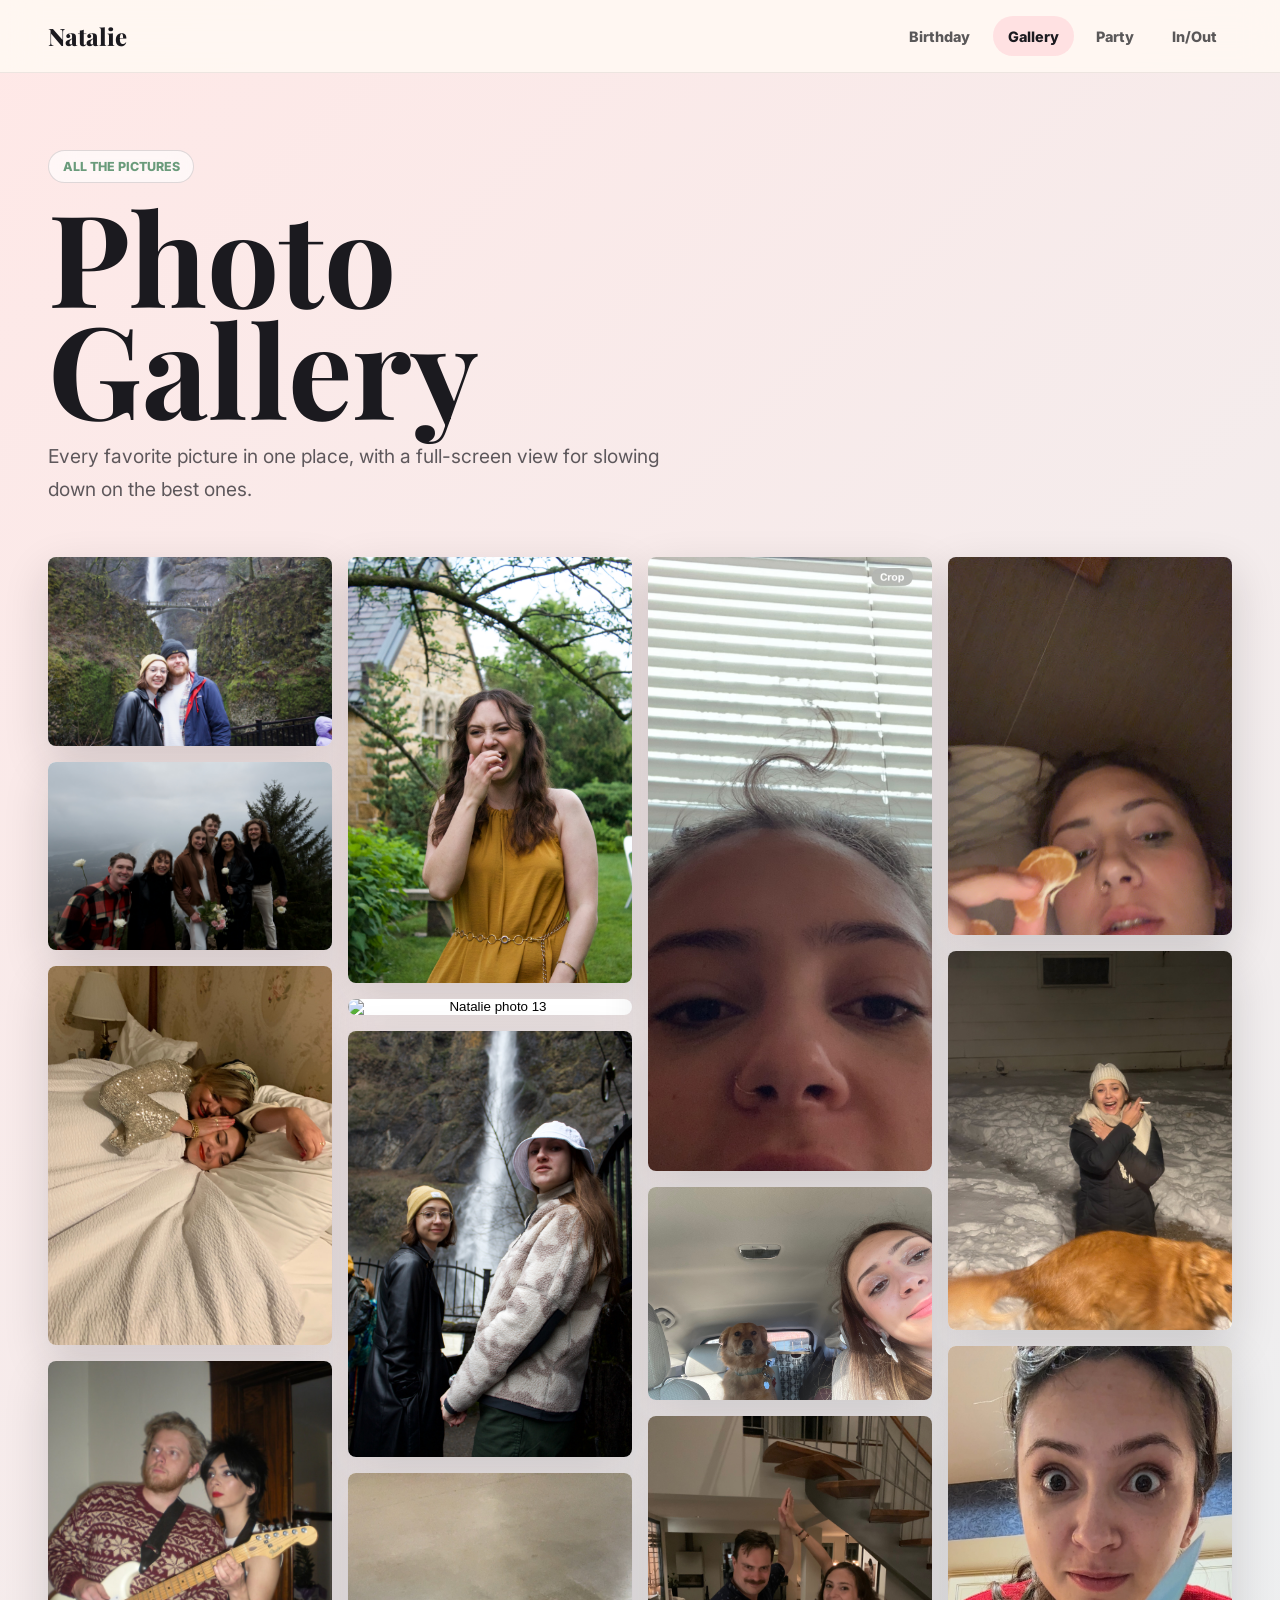
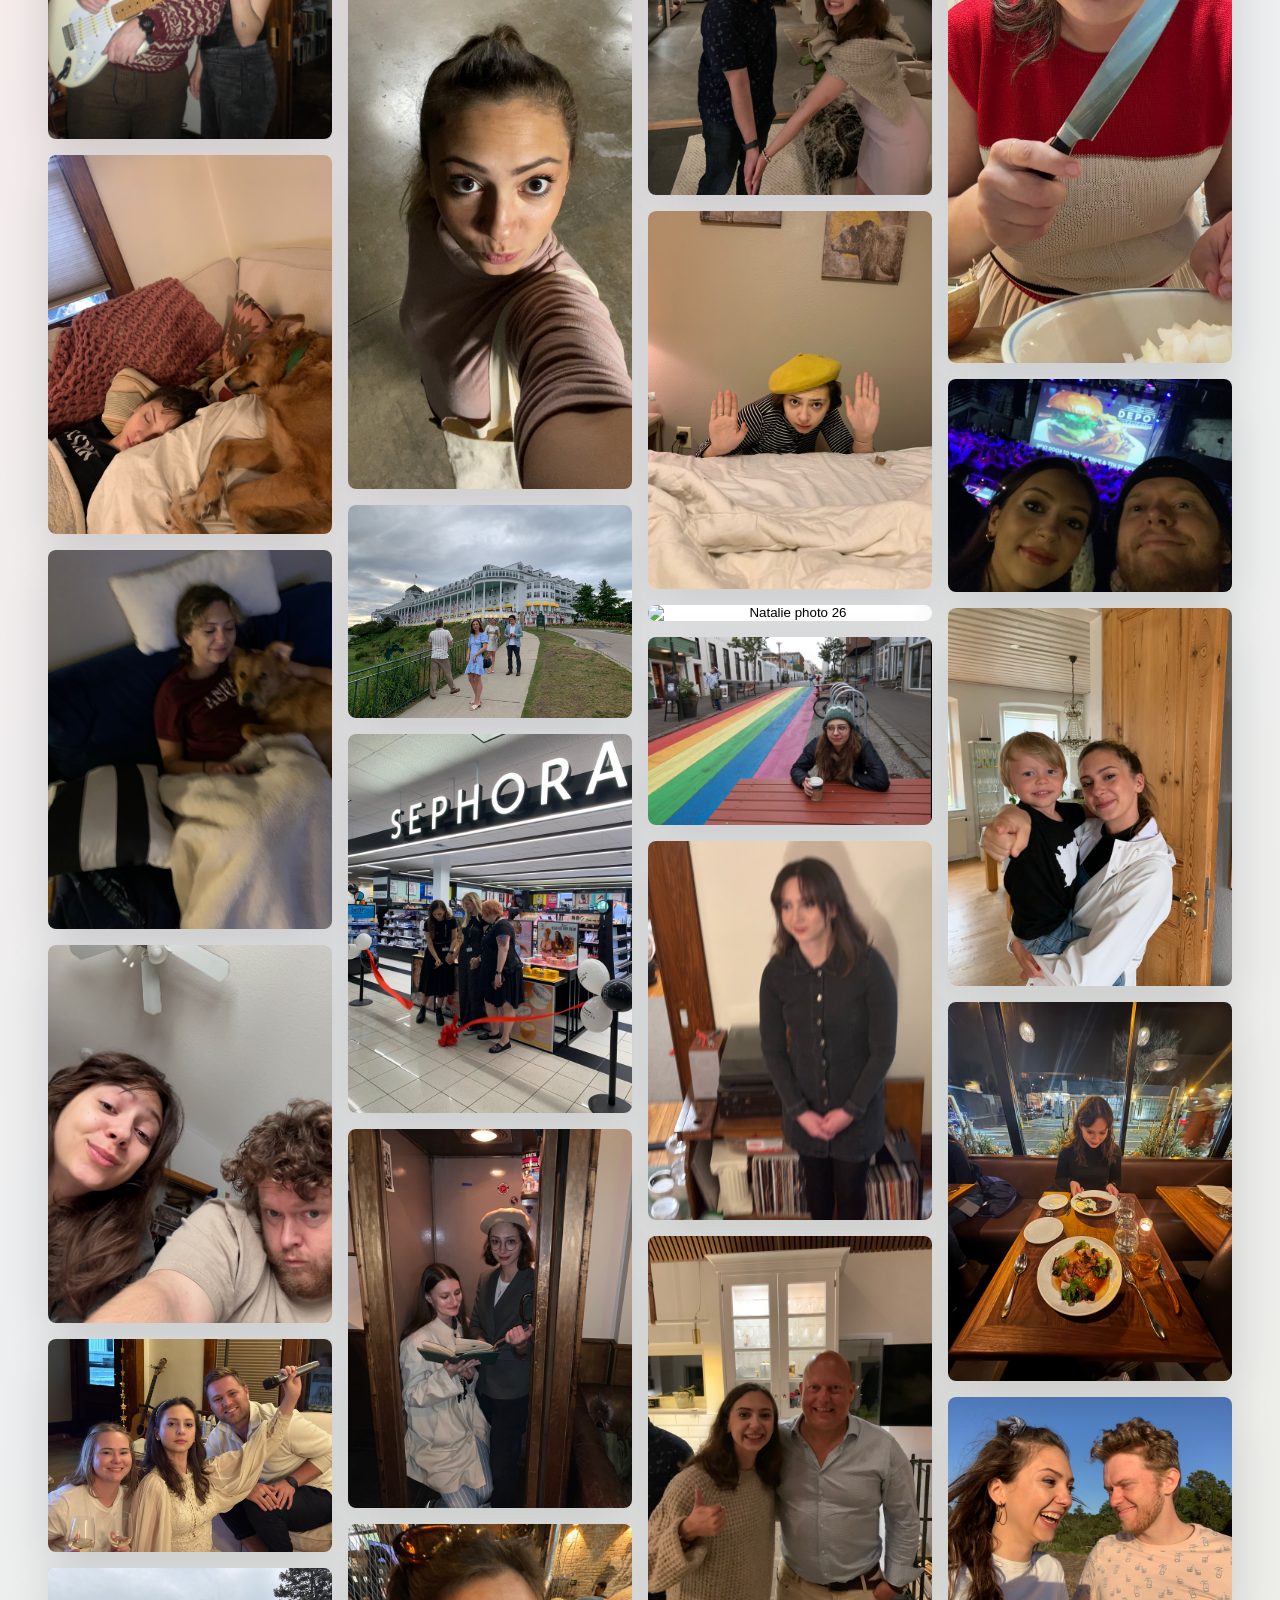
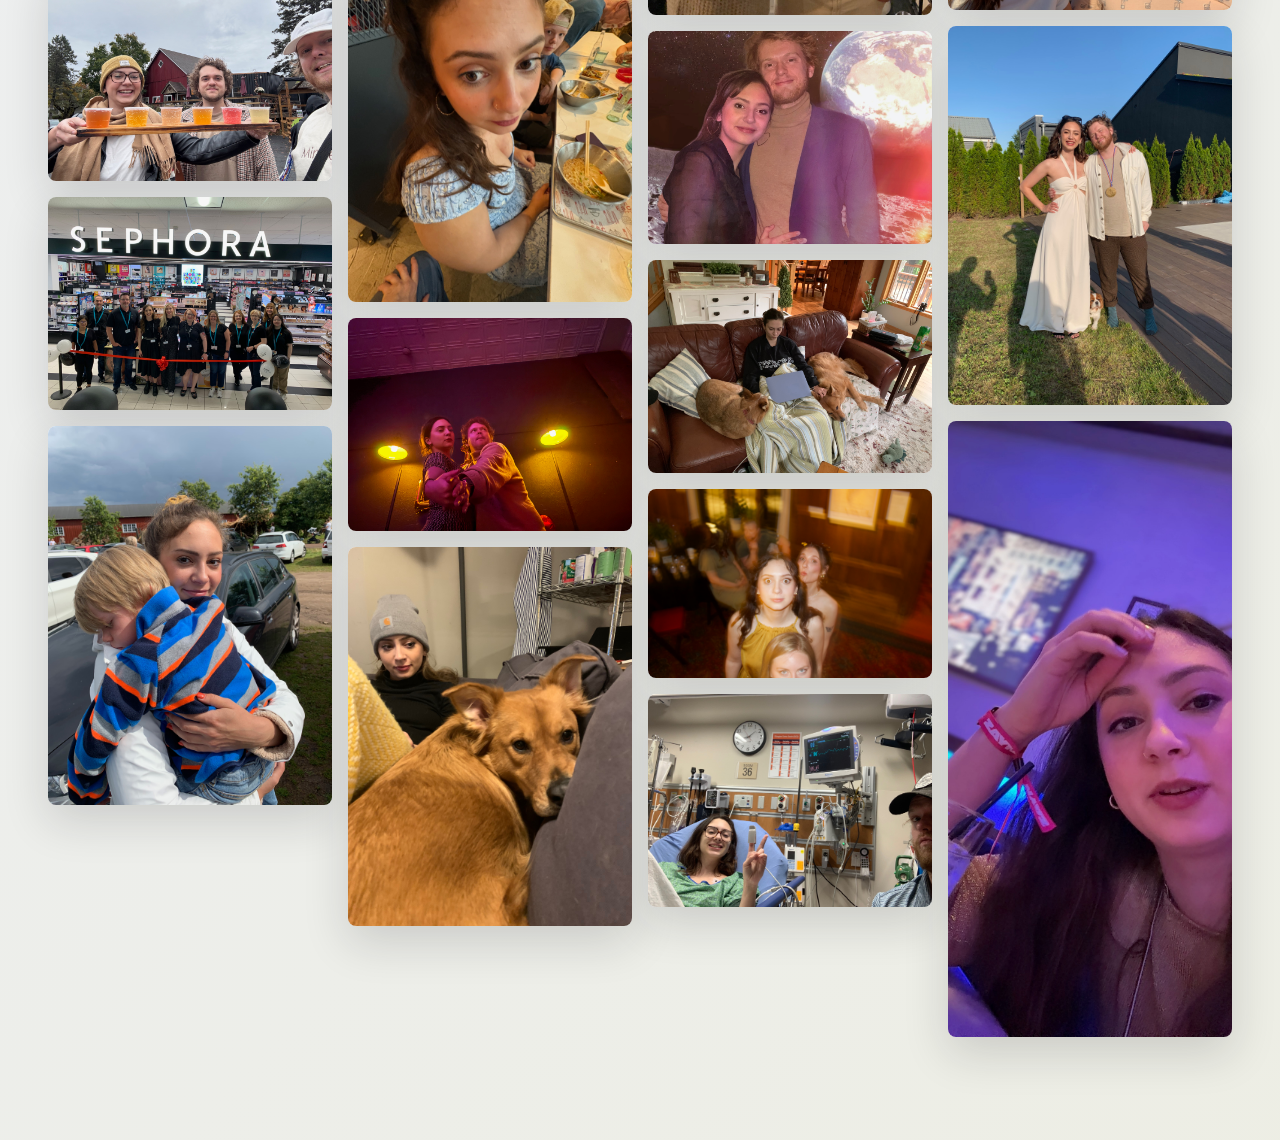
==== gallery.html @ df5c2aad "Build Natalie birthday website" ====
<!doctype html>
<html lang="en">
  <head>
    <meta charset="utf-8">
    <meta name="viewport" content="width=device-width, initial-scale=1">
    <title>Natalie's Birthday Gallery</title>
    <link rel="preconnect" href="https://fonts.googleapis.com">
    <link rel="preconnect" href="https://fonts.gstatic.com" crossorigin>
    <link href="https://fonts.googleapis.com/css2?family=Cormorant+Garamond:ital,wght@1,500;1,600;1,700&amp;family=Inter:wght@400;500;600;700;800&amp;family=Playfair+Display:wght@700;800&amp;display=swap" rel="stylesheet">
    <link rel="stylesheet" href="styles.css">
  </head>
  <body class="gallery-body">
    <header class="site-nav">
      <a class="brand-link" href="index.html">Natalie</a>
      <nav aria-label="Main navigation">
        <a href="index.html">Birthday</a>
        <a href="gallery.html" aria-current="page">Gallery</a>
        <a href="party.html">Party</a>
        <a href="ins-outs.html">In/Out</a>
      </nav>
    </header>

    <main class="gallery-page">
      <section class="gallery-intro" aria-label="Photo gallery introduction">
        <p class="eyebrow dark-eyebrow">All the pictures</p>
        <h1>Photo Gallery</h1>
        <p>
          Every favorite picture in one place, with a full-screen view for
          slowing down on the best ones.
        </p>
      </section>

      <section class="gallery-grid" id="gallery-grid" aria-label="Natalie photo gallery"></section>
    </main>

    <div class="lightbox" id="lightbox" role="dialog" aria-modal="true" aria-label="Photo viewer" hidden>
      <button class="lightbox-close" id="lightbox-close" type="button">Close</button>
      <button class="lightbox-button lightbox-prev" id="lightbox-prev" type="button" aria-label="Previous photo">&#8249;</button>
      <img id="lightbox-image" alt="Natalie photo">
      <button class="lightbox-button lightbox-next" id="lightbox-next" type="button" aria-label="Next photo">&#8250;</button>
      <p class="lightbox-count" id="lightbox-count"></p>
    </div>

    <script src="photos.js"></script>
    <script src="gallery.js"></script>
  </body>
</html>
---- styles.css ----
:root {
  --ink: #1b1a1f;
  --paper: #fff9f3;
  --rose: #ff6f8f;
  --coral: #ff9a62;
  --sage: #6a9b7b;
  --gold: #f0c35a;
  --sky: #8fb8de;
  --shadow: 0 24px 80px rgba(18, 18, 20, 0.22);
}

* {
  box-sizing: border-box;
}

html {
  min-height: 100%;
  color: var(--ink);
  background: var(--paper);
  font-family: Inter, system-ui, -apple-system, BlinkMacSystemFont, "Segoe UI", sans-serif;
}

body {
  min-height: 100%;
  margin: 0;
}

body.is-viewing-photo {
  overflow: hidden;
}

img {
  display: block;
  max-width: 100%;
}

.site-nav {
  position: sticky;
  top: 0;
  z-index: 20;
  display: flex;
  align-items: center;
  justify-content: space-between;
  gap: 1rem;
  padding: 1rem clamp(1.25rem, 4vw, 3rem);
  background: rgba(255, 249, 243, 0.88);
  backdrop-filter: blur(18px);
  border-bottom: 1px solid rgba(27, 26, 31, 0.08);
}

.home-nav {
  position: absolute;
  inset: 0 0 auto;
  background: rgba(18, 18, 20, 0.14);
  border-bottom-color: rgba(255, 255, 255, 0.18);
}

.brand-link,
.site-nav a {
  color: inherit;
  text-decoration: none;
}

.brand-link {
  font-family: "Playfair Display", Georgia, serif;
  font-size: 1.5rem;
  font-weight: 800;
}

.home-nav,
.home-nav a {
  color: #fffaf4;
}

.site-nav nav {
  display: flex;
  align-items: center;
  gap: 0.45rem;
  max-width: 100%;
  overflow-x: auto;
  scrollbar-width: none;
}

.site-nav nav::-webkit-scrollbar {
  display: none;
}

.site-nav nav a {
  min-height: 40px;
  display: grid;
  flex: 0 0 auto;
  place-items: center;
  padding: 0 0.95rem;
  border-radius: 999px;
  color: rgba(27, 26, 31, 0.72);
  font-size: 0.9rem;
  font-weight: 800;
  white-space: nowrap;
}

.home-nav nav a {
  color: rgba(255, 250, 244, 0.78);
}

.site-nav nav a[aria-current="page"] {
  background: rgba(255, 111, 143, 0.16);
  color: var(--ink);
}

.home-nav nav a[aria-current="page"] {
  background: rgba(255, 255, 255, 0.18);
  color: #fffaf4;
}

.page-shell {
  min-height: 100svh;
  overflow: hidden;
}

.hero {
  position: relative;
  min-height: clamp(620px, 86svh, 900px);
  display: grid;
  align-items: end;
  padding: clamp(1rem, 2.4vw, 2rem);
  isolation: isolate;
}

.slideshow,
.slide,
.image-vignette {
  position: absolute;
  inset: 0;
}

.slideshow {
  overflow: hidden;
  z-index: -2;
  background: #1d1c20;
}

.slide {
  overflow: hidden;
  opacity: 0;
  transform: translateX(0) scale(1.02);
}

.slide img {
  position: absolute;
  inset: 0;
  width: 100%;
  height: 100%;
}

.slide-backdrop {
  object-fit: cover;
  object-position: center;
  opacity: 0;
  filter: blur(24px) saturate(1.18);
  transform: scale(1.08);
}

.slide-photo {
  object-fit: cover;
  object-position: center 42%;
  filter: saturate(1.05) contrast(0.98);
}

.is-portrait .slide-backdrop {
  opacity: 0.82;
}

.is-portrait .slide-photo {
  object-fit: contain;
  object-position: 67% center;
  filter: saturate(1.04) contrast(0.98) drop-shadow(0 26px 60px rgba(0, 0, 0, 0.34));
}

.slide-active {
  opacity: 1;
}

.slide-enter-right {
  animation: enter-right 950ms cubic-bezier(0.22, 1, 0.36, 1) forwards;
}

.slide-exit-left {
  animation: exit-left 950ms cubic-bezier(0.22, 1, 0.36, 1) forwards;
}

.slide-enter-left {
  animation: enter-left 950ms cubic-bezier(0.22, 1, 0.36, 1) forwards;
}

.slide-exit-right {
  animation: exit-right 950ms cubic-bezier(0.22, 1, 0.36, 1) forwards;
}

.image-vignette {
  z-index: 2;
  background:
    linear-gradient(90deg, rgba(10, 10, 12, 0.66), rgba(10, 10, 12, 0.18) 52%, rgba(10, 10, 12, 0.48)),
    linear-gradient(0deg, rgba(10, 10, 12, 0.72), rgba(10, 10, 12, 0.12) 55%, rgba(10, 10, 12, 0.28));
}

.confetti-layer {
  position: absolute;
  inset: 0;
  overflow: hidden;
  pointer-events: none;
  z-index: 1;
}

.confetti-layer span {
  position: absolute;
  top: -24px;
  left: var(--x);
  width: 10px;
  height: 18px;
  border-radius: 3px;
  background: var(--rose);
  transform: rotate(var(--spin));
  animation: confetti-fall 6.5s linear infinite;
  animation-delay: var(--delay);
  opacity: 0.9;
}

.confetti-layer span:nth-child(2n) {
  width: 14px;
  height: 14px;
  background: var(--gold);
}

.confetti-layer span:nth-child(3n) {
  background: var(--sage);
}

.confetti-layer span:nth-child(4n) {
  width: 8px;
  height: 22px;
  background: var(--sky);
}

.hero-copy {
  width: min(980px, 100%);
  padding: clamp(2rem, 7vw, 5.5rem) clamp(0.5rem, 2.5vw, 2.5rem);
  color: #fffaf4;
  text-shadow: 0 3px 18px rgba(0, 0, 0, 0.36);
  z-index: 3;
}

.eyebrow {
  width: fit-content;
  margin: 0 0 1rem;
  padding: 0.5rem 0.85rem;
  border: 1px solid rgba(255, 255, 255, 0.42);
  border-radius: 999px;
  background: rgba(255, 255, 255, 0.12);
  backdrop-filter: blur(12px);
  font-size: 0.78rem;
  font-weight: 800;
  text-transform: uppercase;
}

h1,
h2,
p {
  margin-top: 0;
}

h1 {
  max-width: 900px;
  margin-bottom: 1rem;
  font-family: "Playfair Display", Georgia, serif;
  font-size: clamp(4rem, 10vw, 10rem);
  line-height: 0.88;
}

.hero-note {
  max-width: 660px;
  margin-bottom: 0;
  font-size: clamp(1.05rem, 1.7vw, 1.45rem);
  line-height: 1.6;
  font-weight: 600;
}

.birthday-band {
  display: grid;
  grid-template-columns: minmax(0, 1.2fr) minmax(260px, 0.8fr);
  gap: clamp(1.5rem, 5vw, 5rem);
  align-items: center;
  padding: clamp(3rem, 7vw, 6rem) clamp(1.25rem, 5vw, 5rem);
  background:
    linear-gradient(135deg, rgba(255, 111, 143, 0.14), rgba(240, 195, 90, 0.18) 48%, rgba(106, 155, 123, 0.16)),
    var(--paper);
}

.message-lockup {
  max-width: 760px;
}

.kicker {
  margin-bottom: 0.7rem;
  color: var(--sage);
  font-size: 0.82rem;
  font-weight: 800;
  text-transform: uppercase;
}

.message-lockup h2 {
  margin-bottom: 1rem;
  font-family: "Playfair Display", Georgia, serif;
  font-size: clamp(2.4rem, 5vw, 5rem);
  line-height: 0.96;
}

.message-lockup p:last-child {
  max-width: 620px;
  margin-bottom: 0;
  color: rgba(27, 26, 31, 0.72);
  font-size: clamp(1rem, 1.4vw, 1.2rem);
  line-height: 1.7;
}

.detail-grid {
  display: grid;
  grid-template-columns: repeat(3, minmax(0, 1fr));
  gap: 0.75rem;
}

.detail-grid span {
  min-height: 116px;
  display: grid;
  place-items: center;
  border-radius: 8px;
  box-shadow: var(--shadow);
  color: #211f22;
  font-family: "Playfair Display", Georgia, serif;
  font-size: clamp(1.35rem, 2.2vw, 2.2rem);
  font-weight: 800;
}

.detail-grid span:nth-child(1) {
  background: #ffcbd5;
}

.detail-grid span:nth-child(2) {
  background: #ffe19c;
}

.detail-grid span:nth-child(3) {
  background: #b9d9c3;
}

.field-notes {
  padding: clamp(3rem, 7vw, 6rem) clamp(1.25rem, 5vw, 5rem);
  background:
    linear-gradient(135deg, rgba(143, 184, 222, 0.16), rgba(255, 249, 243, 0.9) 50%, rgba(255, 111, 143, 0.13)),
    var(--paper);
}

.field-notes-header {
  max-width: 780px;
  margin-bottom: clamp(1.5rem, 4vw, 3rem);
}

.field-notes-header h2 {
  margin-bottom: 0;
  font-family: "Playfair Display", Georgia, serif;
  font-size: clamp(2.4rem, 5vw, 5rem);
  line-height: 0.96;
}

.field-note-grid {
  display: grid;
  grid-template-columns: repeat(2, minmax(0, 1fr));
  gap: 1rem;
}

.note-card {
  min-height: 360px;
  padding: clamp(1.35rem, 3vw, 2.5rem);
  border-radius: 8px;
  box-shadow: 0 16px 45px rgba(27, 26, 31, 0.12);
}

.learning-card {
  background: #fff8dc;
}

.dont-talk-card {
  background: #261f24;
  color: #fff9f3;
}

.note-card h3 {
  margin: 0 0 1.25rem;
  font-family: "Playfair Display", Georgia, serif;
  font-size: clamp(2rem, 3.5vw, 3.8rem);
  line-height: 0.95;
}

.note-card ul {
  display: grid;
  gap: 0.8rem;
  margin: 0;
  padding: 0;
  list-style: none;
}

.note-card li {
  position: relative;
  padding-left: 1.1rem;
  font-size: clamp(1rem, 1.35vw, 1.2rem);
  line-height: 1.55;
}

.note-card li::before {
  position: absolute;
  left: 0;
  content: "*";
  color: var(--rose);
  font-weight: 800;
}

.dont-talk-card li::before {
  color: var(--gold);
}

.gallery-body,
.trends-body {
  background:
    linear-gradient(135deg, rgba(255, 111, 143, 0.12), rgba(143, 184, 222, 0.16) 52%, rgba(106, 155, 123, 0.12)),
    var(--paper);
}

.gallery-page,
.party-page,
.trends-page {
  width: min(1440px, 100%);
  margin: 0 auto;
  padding: clamp(2.5rem, 6vw, 5rem) clamp(1rem, 4vw, 3rem) clamp(4rem, 8vw, 7rem);
}

.gallery-intro,
.party-intro,
.trends-intro {
  max-width: 780px;
  margin-bottom: clamp(2rem, 4vw, 3.5rem);
}

.dark-eyebrow {
  border-color: rgba(27, 26, 31, 0.14);
  background: rgba(255, 255, 255, 0.64);
  color: var(--sage);
  text-shadow: none;
}

.gallery-intro h1,
.party-intro h1,
.trends-intro h1 {
  margin-bottom: 1rem;
  color: var(--ink);
  text-shadow: none;
}

.gallery-intro p:last-child,
.party-intro p:last-child,
.trends-intro p:last-child {
  max-width: 620px;
  margin-bottom: 0;
  color: rgba(27, 26, 31, 0.7);
  font-size: clamp(1rem, 1.5vw, 1.25rem);
  line-height: 1.7;
}

.party-body {
  background:
    linear-gradient(135deg, rgba(106, 155, 123, 0.16), rgba(255, 249, 243, 0.78) 46%, rgba(255, 154, 98, 0.16)),
    var(--paper);
}

.party-details {
  display: grid;
  grid-template-columns: repeat(3, minmax(0, 1fr));
  gap: 1rem;
  margin-bottom: clamp(1.5rem, 4vw, 3rem);
}

.party-detail {
  min-height: 230px;
  display: flex;
  flex-direction: column;
  justify-content: space-between;
  padding: clamp(1.25rem, 2.5vw, 2rem);
  border: 1px solid rgba(27, 26, 31, 0.08);
  border-radius: 8px;
  background: rgba(255, 255, 255, 0.68);
  box-shadow: 0 16px 45px rgba(27, 26, 31, 0.12);
}

.detail-label {
  margin-bottom: 1rem;
  color: var(--sage);
  font-size: 0.78rem;
  font-weight: 800;
  text-transform: uppercase;
}

.party-detail h2 {
  margin-bottom: 0.85rem;
  font-family: "Playfair Display", Georgia, serif;
  font-size: clamp(2rem, 3.5vw, 3.6rem);
  line-height: 0.98;
}

.party-detail p:last-child {
  margin-bottom: 0;
  color: rgba(27, 26, 31, 0.72);
  font-size: 1rem;
  line-height: 1.6;
}

.menu-panel {
  padding: clamp(1.5rem, 4vw, 3rem);
  border-radius: 8px;
  background: #251f24;
  color: #fff9f3;
  box-shadow: var(--shadow);
}

.menu-panel .detail-label {
  color: var(--gold);
}

.menu-panel h2,
.menu-panel ul {
  font-family: "Cormorant Garamond", Georgia, serif;
  font-style: italic;
}

.menu-panel h2 {
  margin-bottom: 1.25rem;
  font-size: clamp(2.6rem, 6vw, 6rem);
  line-height: 0.9;
  font-weight: 700;
}

.menu-panel ul {
  display: grid;
  grid-template-columns: repeat(2, minmax(0, 1fr));
  gap: 0.8rem 2rem;
  margin: 0;
  padding: 0;
  list-style: none;
  font-size: clamp(1.6rem, 3vw, 3rem);
  font-weight: 600;
  line-height: 1.05;
}

.in-out-wrap {
  overflow-x: auto;
  border-radius: 8px;
  box-shadow: var(--shadow);
}

.in-out-table {
  width: 100%;
  min-width: 720px;
  border-collapse: collapse;
  background: rgba(255, 255, 255, 0.84);
}

.in-out-table th,
.in-out-table td {
  width: 50%;
  padding: clamp(1rem, 2vw, 1.5rem);
  border: 1px solid rgba(27, 26, 31, 0.1);
  text-align: left;
  vertical-align: top;
}

.in-out-table th {
  background: #251f24;
  color: #fff9f3;
  font-family: "Playfair Display", Georgia, serif;
  font-size: clamp(2rem, 4vw, 4rem);
  line-height: 0.9;
}

.in-out-table th:first-child {
  color: #ffe19c;
}

.in-out-table th:last-child {
  color: #ffcbd5;
}

.in-out-table td {
  color: rgba(27, 26, 31, 0.78);
  font-size: clamp(1rem, 1.4vw, 1.25rem);
  font-weight: 700;
  line-height: 1.45;
}

.in-out-table tbody tr:nth-child(even) td {
  background: rgba(255, 249, 243, 0.78);
}

.gallery-grid {
  column-count: 4;
  column-gap: 1rem;
}

.gallery-item {
  width: 100%;
  display: block;
  margin: 0 0 1rem;
  padding: 0;
  overflow: hidden;
  break-inside: avoid;
  border: 0;
  border-radius: 8px;
  background: #fff;
  box-shadow: 0 16px 45px rgba(27, 26, 31, 0.16);
  cursor: pointer;
}

.gallery-item img {
  width: 100%;
  height: auto;
  transition: transform 260ms ease, filter 260ms ease;
}

.gallery-item:hover img,
.gallery-item:focus-visible img {
  transform: scale(1.035);
  filter: saturate(1.08);
}

.gallery-item:focus-visible,
.lightbox button:focus-visible {
  outline: 3px solid var(--gold);
  outline-offset: 4px;
}

.lightbox {
  position: fixed;
  inset: 0;
  z-index: 50;
  display: grid;
  grid-template-columns: 76px minmax(0, 1fr) 76px;
  grid-template-rows: 72px minmax(0, 1fr) 64px;
  align-items: center;
  justify-items: center;
  gap: 0.75rem;
  padding: clamp(0.75rem, 2vw, 1.5rem);
  background: rgba(14, 13, 16, 0.92);
}

.lightbox[hidden] {
  display: none;
}

.lightbox img {
  grid-column: 2;
  grid-row: 2;
  width: 100%;
  height: 100%;
  object-fit: contain;
  border-radius: 8px;
}

.lightbox-close {
  grid-column: 2;
  grid-row: 1;
  justify-self: end;
  min-height: 42px;
  padding: 0 1rem;
  border: 1px solid rgba(255, 255, 255, 0.26);
  border-radius: 999px;
  background: rgba(255, 255, 255, 0.12);
  color: #fffaf4;
  font: inherit;
  font-weight: 800;
  cursor: pointer;
}

.lightbox-button {
  width: 54px;
  height: 54px;
  border: 1px solid rgba(255, 255, 255, 0.22);
  border-radius: 50%;
  background: rgba(255, 255, 255, 0.12);
  color: #fffaf4;
  font: inherit;
  font-size: 2.3rem;
  line-height: 1;
  cursor: pointer;
}

.lightbox-prev {
  grid-column: 1;
  grid-row: 2;
}

.lightbox-next {
  grid-column: 3;
  grid-row: 2;
}

.lightbox-count {
  grid-column: 2;
  grid-row: 3;
  margin: 0;
  color: rgba(255, 250, 244, 0.82);
  font-weight: 800;
}

@keyframes enter-right {
  from {
    opacity: 1;
    transform: translateX(100%) scale(1.02);
  }
  to {
    opacity: 1;
    transform: translateX(0) scale(1.02);
  }
}

@keyframes exit-left {
  from {
    opacity: 1;
    transform: translateX(0) scale(1.02);
  }
  to {
    opacity: 1;
    transform: translateX(-100%) scale(1.02);
  }
}

@keyframes enter-left {
  from {
    opacity: 1;
    transform: translateX(-100%) scale(1.02);
  }
  to {
    opacity: 1;
    transform: translateX(0) scale(1.02);
  }
}

@keyframes exit-right {
  from {
    opacity: 1;
    transform: translateX(0) scale(1.02);
  }
  to {
    opacity: 1;
    transform: translateX(100%) scale(1.02);
  }
}

@keyframes confetti-fall {
  0% {
    transform: translate3d(0, -30px, 0) rotate(var(--spin));
  }
  100% {
    transform: translate3d(38px, calc(100svh + 50px), 0) rotate(calc(var(--spin) + 360deg));
  }
}

@media (max-width: 760px) {
  .site-nav {
    padding: 0.8rem 1rem;
  }

  .brand-link {
    font-size: 1.25rem;
  }

  .site-nav nav a {
    min-height: 36px;
    padding: 0 0.72rem;
    font-size: 0.82rem;
  }

  .hero {
    min-height: 82svh;
  }

  .image-vignette {
    background:
      linear-gradient(0deg, rgba(10, 10, 12, 0.78), rgba(10, 10, 12, 0.16) 62%, rgba(10, 10, 12, 0.24)),
      linear-gradient(90deg, rgba(10, 10, 12, 0.36), rgba(10, 10, 12, 0.08));
  }

  .is-portrait .slide-photo {
    object-position: center;
  }

  h1 {
    font-size: clamp(3.4rem, 17vw, 5.8rem);
  }

  .birthday-band {
    grid-template-columns: 1fr;
  }

  .detail-grid {
    grid-template-columns: 1fr;
  }

  .detail-grid span {
    min-height: 82px;
  }

  .field-note-grid {
    grid-template-columns: 1fr;
  }

  .note-card {
    min-height: auto;
  }

  .party-details,
  .menu-panel ul {
    grid-template-columns: 1fr;
  }

  .party-detail {
    min-height: 180px;
  }

  .gallery-grid {
    column-count: 2;
    column-gap: 0.75rem;
  }

  .gallery-item {
    margin-bottom: 0.75rem;
  }

  .lightbox {
    grid-template-columns: 1fr 1fr;
    grid-template-rows: 56px minmax(0, 1fr) 56px 44px;
  }

  .lightbox img {
    grid-column: 1 / -1;
    grid-row: 2;
  }

  .lightbox-close {
    grid-column: 1 / -1;
    grid-row: 1;
  }

  .lightbox-prev {
    grid-column: 1;
    grid-row: 3;
    justify-self: end;
  }

  .lightbox-next {
    grid-column: 2;
    grid-row: 3;
    justify-self: start;
  }

  .lightbox-count {
    grid-column: 1 / -1;
    grid-row: 4;
  }
}

@media (max-width: 520px) {
  .gallery-grid {
    column-count: 1;
  }
}

@media (prefers-reduced-motion: reduce) {
  *,
  *::before,
  *::after {
    animation-duration: 1ms !important;
    animation-iteration-count: 1 !important;
    scroll-behavior: auto !important;
  }

  .confetti-layer {
    display: none;
  }
}
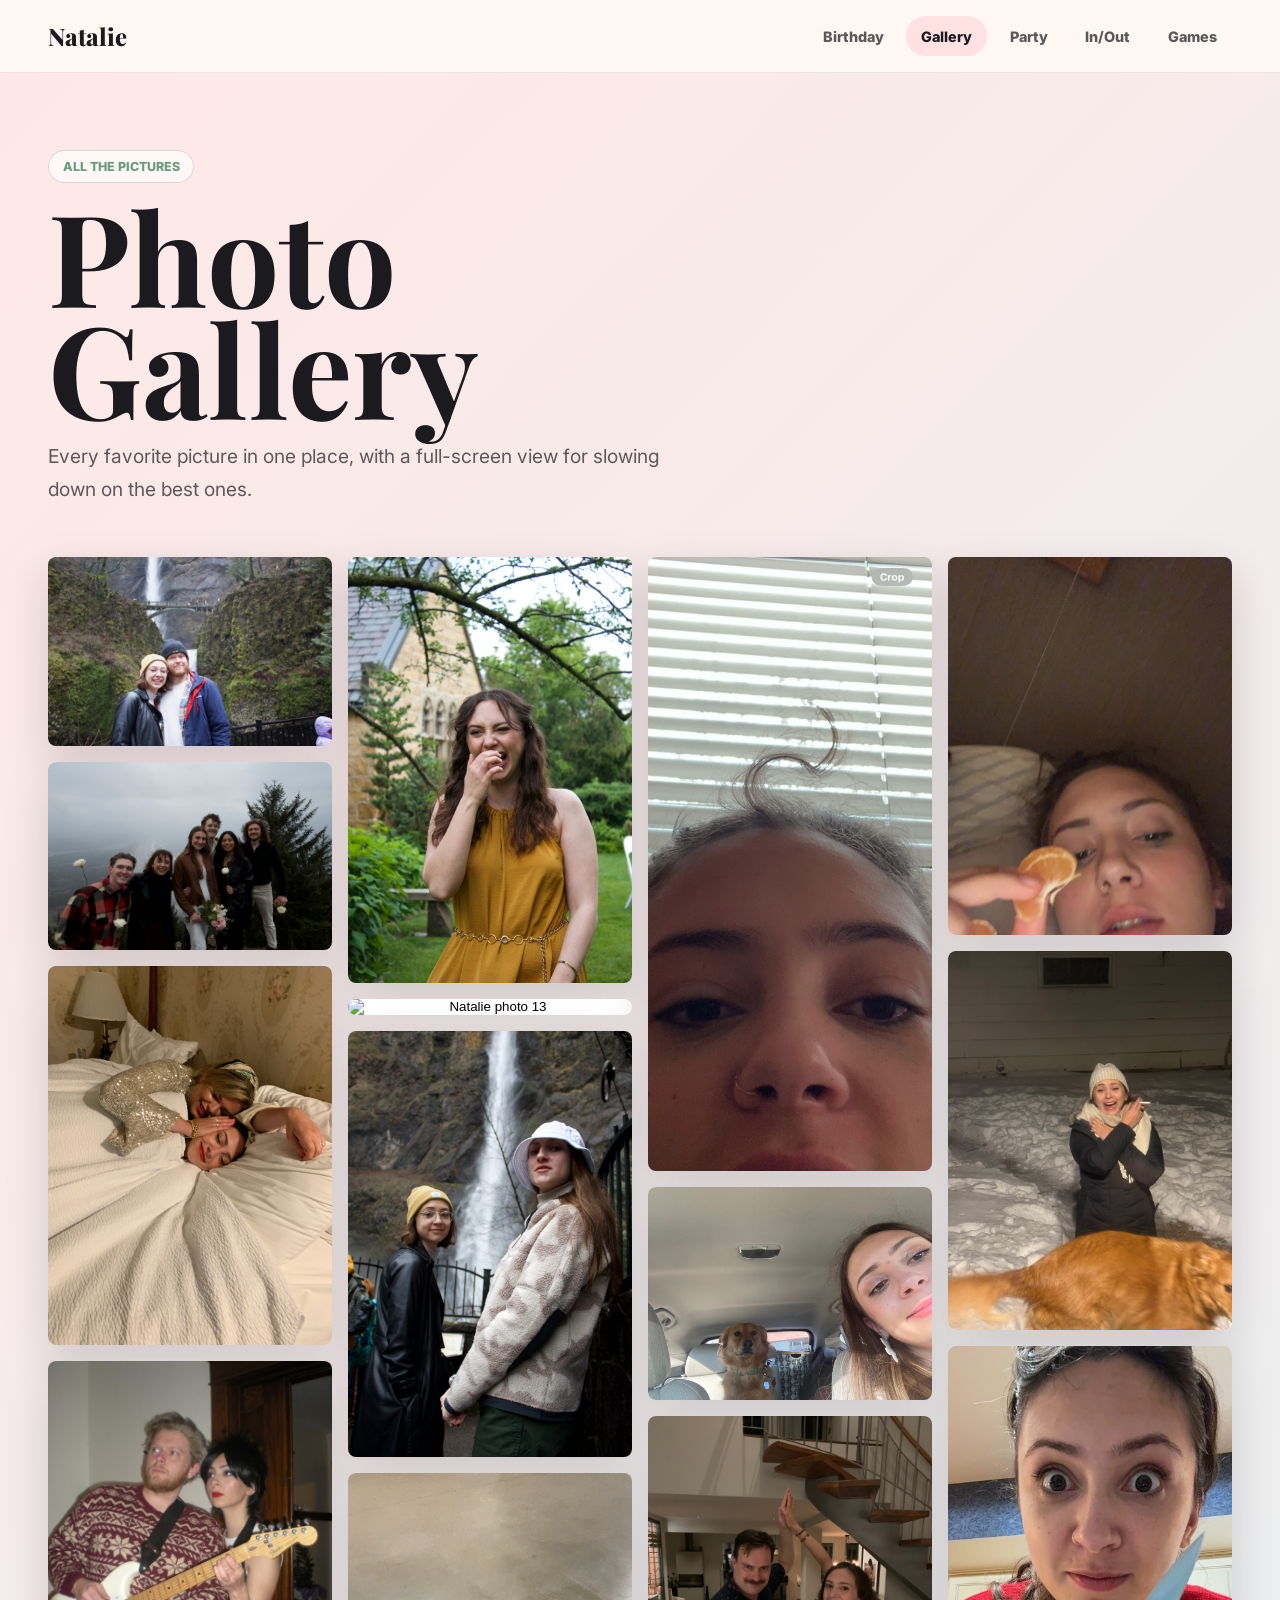
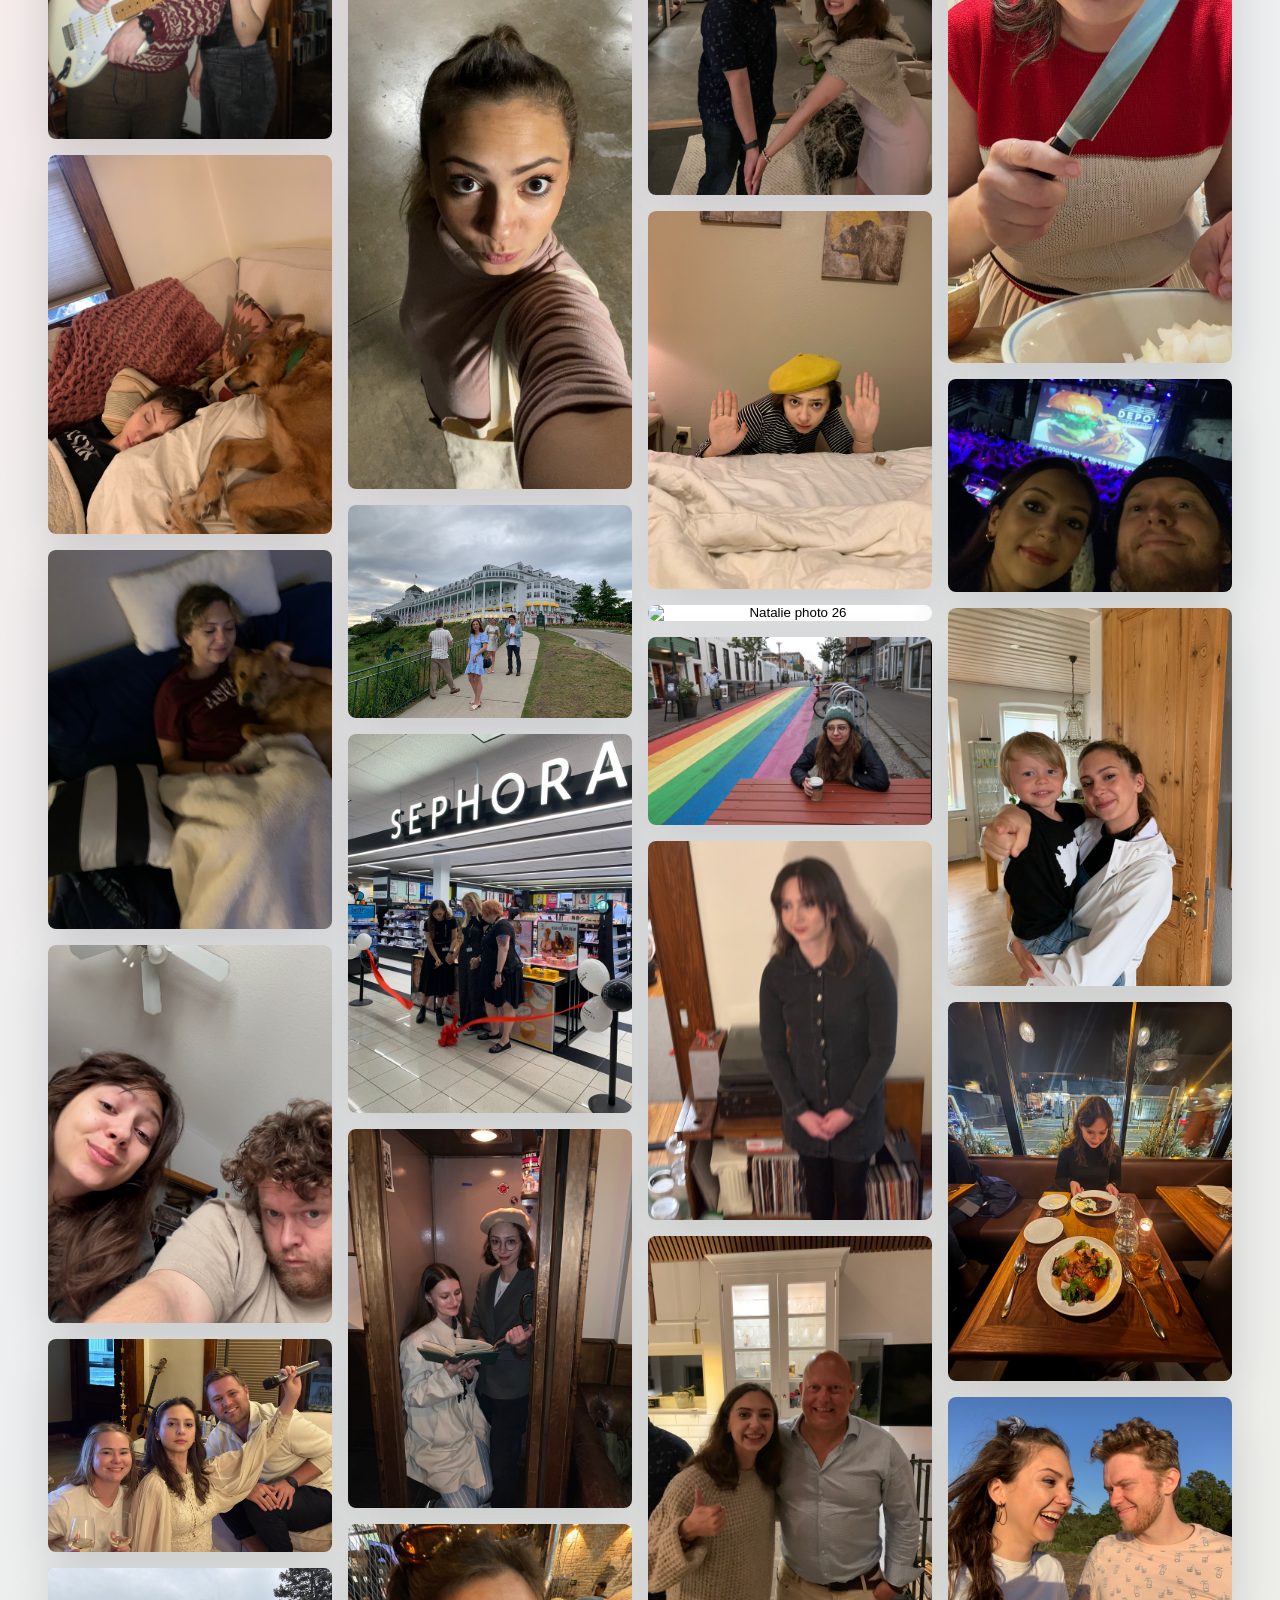
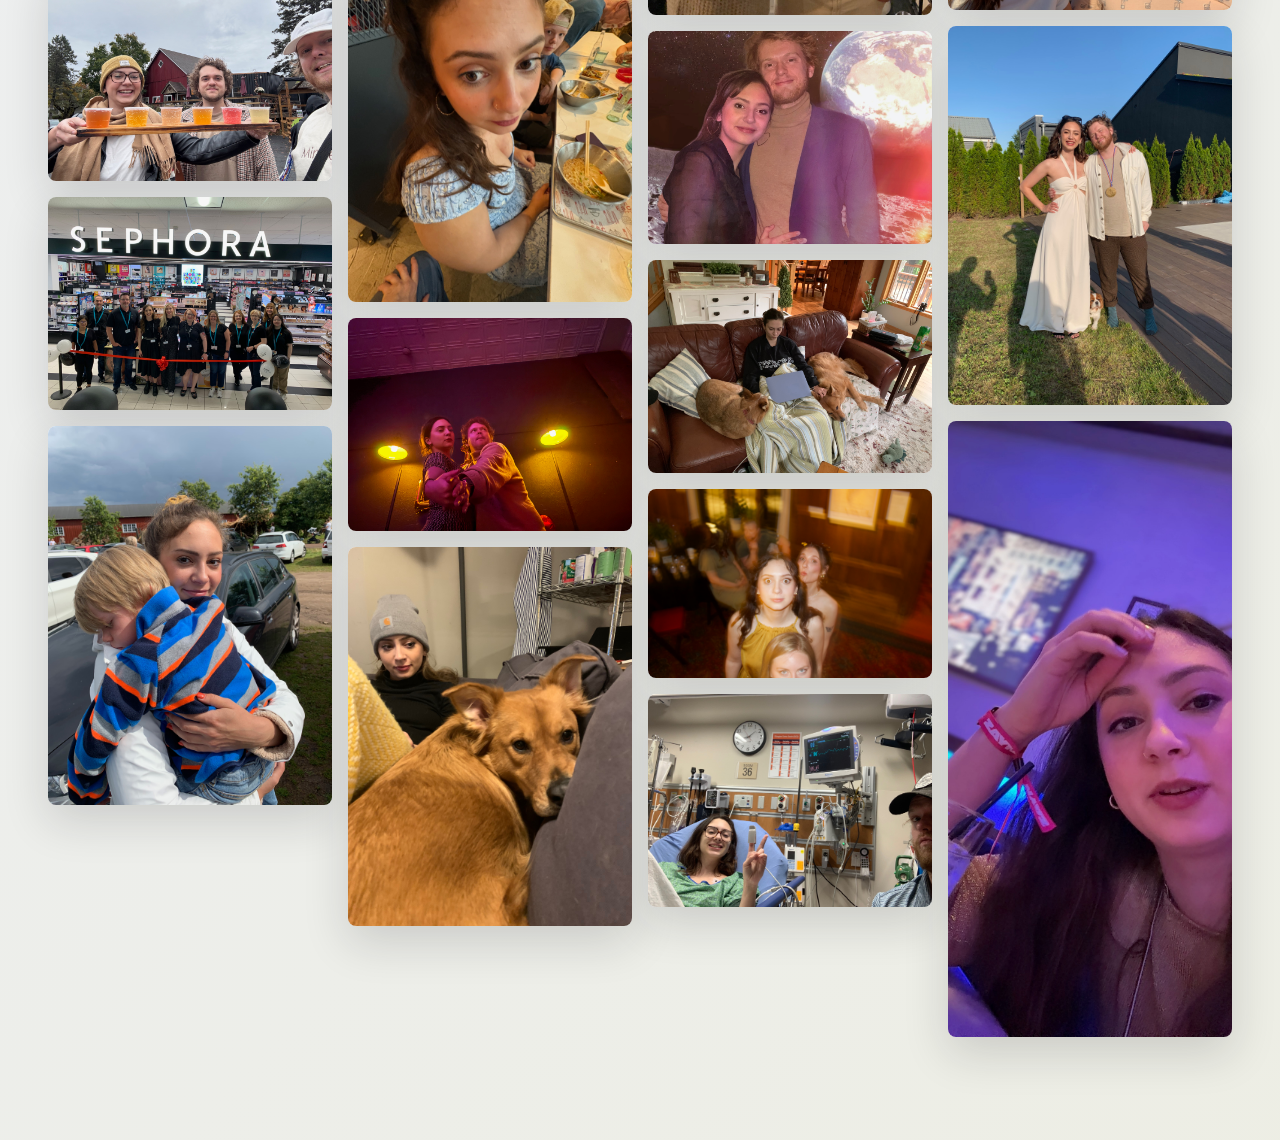
==== commit 4145bf41: "Add two truths quiz game" ====
--- a/gallery.html
+++ b/gallery.html
@@ -4,6 +4,22 @@
     <meta charset="utf-8">
     <meta name="viewport" content="width=device-width, initial-scale=1">
     <title>Natalie's Birthday Gallery</title>
+    <meta name="description" content="Natalie's birthday photo gallery.">
+    <meta property="og:type" content="website">
+    <meta property="og:site_name" content="Happy Birthday Natalie">
+    <meta property="og:title" content="Natalie's Birthday Gallery">
+    <meta property="og:description" content="A birthday photo gallery for Natalie.">
+    <meta property="og:url" content="https://natalienatalie.com/gallery.html">
+    <meta property="og:image" content="https://natalienatalie.com/images/IMG_3136.jpeg">
+    <meta property="og:image:secure_url" content="https://natalienatalie.com/images/IMG_3136.jpeg">
+    <meta property="og:image:type" content="image/jpeg">
+    <meta property="og:image:width" content="3456">
+    <meta property="og:image:height" content="5184">
+    <meta property="og:image:alt" content="Natalie">
+    <meta name="twitter:card" content="summary_large_image">
+    <meta name="twitter:title" content="Natalie's Birthday Gallery">
+    <meta name="twitter:description" content="A birthday photo gallery for Natalie.">
+    <meta name="twitter:image" content="https://natalienatalie.com/images/IMG_3136.jpeg">
     <link rel="preconnect" href="https://fonts.googleapis.com">
     <link rel="preconnect" href="https://fonts.gstatic.com" crossorigin>
     <link href="https://fonts.googleapis.com/css2?family=Cormorant+Garamond:ital,wght@1,500;1,600;1,700&amp;family=Inter:wght@400;500;600;700;800&amp;family=Playfair+Display:wght@700;800&amp;display=swap" rel="stylesheet">
@@ -17,6 +33,7 @@
         <a href="gallery.html" aria-current="page">Gallery</a>
         <a href="party.html">Party</a>
         <a href="ins-outs.html">In/Out</a>
+        <a href="games.html">Games</a>
       </nav>
     </header>
 
--- a/styles.css
+++ b/styles.css
@@ -428,7 +428,8 @@
 }
 
 .gallery-body,
-.trends-body {
+.trends-body,
+.game-body {
   background:
     linear-gradient(135deg, rgba(255, 111, 143, 0.12), rgba(143, 184, 222, 0.16) 52%, rgba(106, 155, 123, 0.12)),
     var(--paper);
@@ -436,7 +437,8 @@
 
 .gallery-page,
 .party-page,
-.trends-page {
+.trends-page,
+.game-page {
   width: min(1440px, 100%);
   margin: 0 auto;
   padding: clamp(2.5rem, 6vw, 5rem) clamp(1rem, 4vw, 3rem) clamp(4rem, 8vw, 7rem);
@@ -444,7 +446,8 @@
 
 .gallery-intro,
 .party-intro,
-.trends-intro {
+.trends-intro,
+.game-intro {
   max-width: 780px;
   margin-bottom: clamp(2rem, 4vw, 3.5rem);
 }
@@ -458,7 +461,8 @@
 
 .gallery-intro h1,
 .party-intro h1,
-.trends-intro h1 {
+.trends-intro h1,
+.game-intro h1 {
   margin-bottom: 1rem;
   color: var(--ink);
   text-shadow: none;
@@ -466,7 +470,8 @@
 
 .gallery-intro p:last-child,
 .party-intro p:last-child,
-.trends-intro p:last-child {
+.trends-intro p:last-child,
+.game-intro p:last-child {
   max-width: 620px;
   margin-bottom: 0;
   color: rgba(27, 26, 31, 0.7);
@@ -605,6 +610,242 @@
 
 .in-out-table tbody tr:nth-child(even) td {
   background: rgba(255, 249, 243, 0.78);
+}
+
+.game-layout {
+  display: grid;
+  grid-template-columns: minmax(0, 1.35fr) minmax(320px, 0.65fr);
+  gap: 1rem;
+  align-items: start;
+}
+
+.quiz-card,
+.leaderboard-card {
+  border-radius: 8px;
+  background: rgba(255, 255, 255, 0.78);
+  box-shadow: 0 16px 45px rgba(27, 26, 31, 0.14);
+}
+
+.quiz-card {
+  padding: clamp(1.25rem, 3vw, 2.5rem);
+}
+
+.player-form label {
+  display: block;
+  margin-bottom: 0.7rem;
+  color: var(--sage);
+  font-size: 0.78rem;
+  font-weight: 800;
+  text-transform: uppercase;
+}
+
+.player-form-row {
+  display: grid;
+  grid-template-columns: minmax(0, 1fr) auto;
+  gap: 0.75rem;
+}
+
+.player-form input {
+  min-height: 52px;
+  width: 100%;
+  padding: 0 1rem;
+  border: 1px solid rgba(27, 26, 31, 0.16);
+  border-radius: 8px;
+  background: #fff;
+  color: var(--ink);
+  font: inherit;
+  font-weight: 700;
+}
+
+.player-form button,
+.next-question,
+.result-panel button,
+.leaderboard-header button {
+  min-height: 44px;
+  border: 0;
+  border-radius: 999px;
+  background: var(--ink);
+  color: #fff9f3;
+  font: inherit;
+  font-weight: 800;
+  cursor: pointer;
+}
+
+.player-form button {
+  min-height: 52px;
+  padding: 0 1.35rem;
+}
+
+.player-form button:disabled {
+  cursor: not-allowed;
+  opacity: 0.46;
+}
+
+.player-form input:focus-visible,
+.player-form button:focus-visible,
+.quiz-option:focus-visible,
+.next-question:focus-visible,
+.result-panel button:focus-visible,
+.leaderboard-header button:focus-visible {
+  outline: 3px solid var(--gold);
+  outline-offset: 3px;
+}
+
+.quiz-meta {
+  display: flex;
+  justify-content: space-between;
+  gap: 1rem;
+  color: rgba(27, 26, 31, 0.64);
+  font-size: 0.82rem;
+  font-weight: 800;
+  text-transform: uppercase;
+}
+
+.quiz-meta p {
+  margin-bottom: 0.8rem;
+}
+
+.quiz-progress {
+  height: 10px;
+  overflow: hidden;
+  border-radius: 999px;
+  background: rgba(27, 26, 31, 0.1);
+}
+
+.quiz-progress span {
+  width: 0;
+  height: 100%;
+  display: block;
+  border-radius: inherit;
+  background: linear-gradient(90deg, var(--rose), var(--gold));
+  transition: width 220ms ease;
+}
+
+.quiz-panel h2,
+.result-panel h2,
+.leaderboard-card h2 {
+  margin: 1.5rem 0 1rem;
+  font-family: "Playfair Display", Georgia, serif;
+  font-size: clamp(2.2rem, 4vw, 4.5rem);
+  line-height: 0.95;
+}
+
+.option-list {
+  display: grid;
+  gap: 0.75rem;
+}
+
+.quiz-option {
+  width: 100%;
+  min-height: 68px;
+  padding: 1rem;
+  border: 1px solid rgba(27, 26, 31, 0.12);
+  border-radius: 8px;
+  background: #fff9f3;
+  color: var(--ink);
+  font: inherit;
+  font-size: clamp(1rem, 1.6vw, 1.25rem);
+  font-weight: 800;
+  line-height: 1.3;
+  text-align: left;
+  cursor: pointer;
+}
+
+.quiz-option.is-correct {
+  border-color: rgba(106, 155, 123, 0.54);
+  background: #c9e4cf;
+}
+
+.quiz-option.is-wrong {
+  border-color: rgba(255, 111, 143, 0.48);
+  background: #ffd7df;
+}
+
+.quiz-feedback {
+  min-height: 1.5rem;
+  margin: 1rem 0;
+  color: rgba(27, 26, 31, 0.74);
+  font-weight: 800;
+}
+
+.next-question,
+.result-panel button {
+  padding: 0 1.3rem;
+}
+
+.next-question:disabled {
+  cursor: not-allowed;
+  opacity: 0.42;
+}
+
+.result-panel p:last-of-type {
+  color: rgba(27, 26, 31, 0.72);
+  font-size: clamp(1rem, 1.4vw, 1.2rem);
+  line-height: 1.6;
+}
+
+.leaderboard-card {
+  padding: clamp(1.15rem, 2.4vw, 2rem);
+}
+
+.leaderboard-header {
+  display: flex;
+  justify-content: space-between;
+  gap: 1rem;
+  align-items: start;
+}
+
+.leaderboard-card h2 {
+  margin-top: 0;
+  font-size: clamp(1.9rem, 3vw, 3.2rem);
+}
+
+.leaderboard-header button {
+  min-height: 38px;
+  padding: 0 0.9rem;
+  background: rgba(27, 26, 31, 0.1);
+  color: var(--ink);
+  font-size: 0.82rem;
+}
+
+.leaderboard-list {
+  display: grid;
+  gap: 0.7rem;
+  margin: 0;
+  padding: 0;
+  list-style: none;
+}
+
+.leaderboard-list li {
+  display: grid;
+  grid-template-columns: minmax(0, 1fr) auto;
+  gap: 0.2rem 0.8rem;
+  padding: 0.85rem;
+  border-radius: 8px;
+  background: #fff9f3;
+}
+
+.leaderboard-name {
+  overflow-wrap: anywhere;
+  font-weight: 900;
+}
+
+.leaderboard-score {
+  color: var(--sage);
+  font-weight: 900;
+}
+
+.leaderboard-detail {
+  grid-column: 1 / -1;
+  color: rgba(27, 26, 31, 0.62);
+  font-size: 0.86rem;
+  font-weight: 800;
+}
+
+.empty-leaderboard {
+  margin-bottom: 0;
+  color: rgba(27, 26, 31, 0.62);
+  font-weight: 800;
 }
 
 .gallery-grid {
@@ -824,12 +1065,39 @@
   }
 
   .party-details,
-  .menu-panel ul {
+  .menu-panel ul,
+  .game-layout,
+  .player-form-row {
     grid-template-columns: 1fr;
   }
 
   .party-detail {
     min-height: 180px;
+  }
+
+  .in-out-wrap {
+    overflow-x: visible;
+  }
+
+  .in-out-table {
+    min-width: 0;
+    table-layout: fixed;
+  }
+
+  .in-out-table th,
+  .in-out-table td {
+    padding: 0.85rem 0.65rem;
+    overflow-wrap: anywhere;
+    word-break: normal;
+  }
+
+  .in-out-table th {
+    font-size: clamp(1.8rem, 11vw, 3.2rem);
+  }
+
+  .in-out-table td {
+    font-size: clamp(0.86rem, 3.7vw, 1rem);
+    line-height: 1.35;
   }
 
   .gallery-grid {
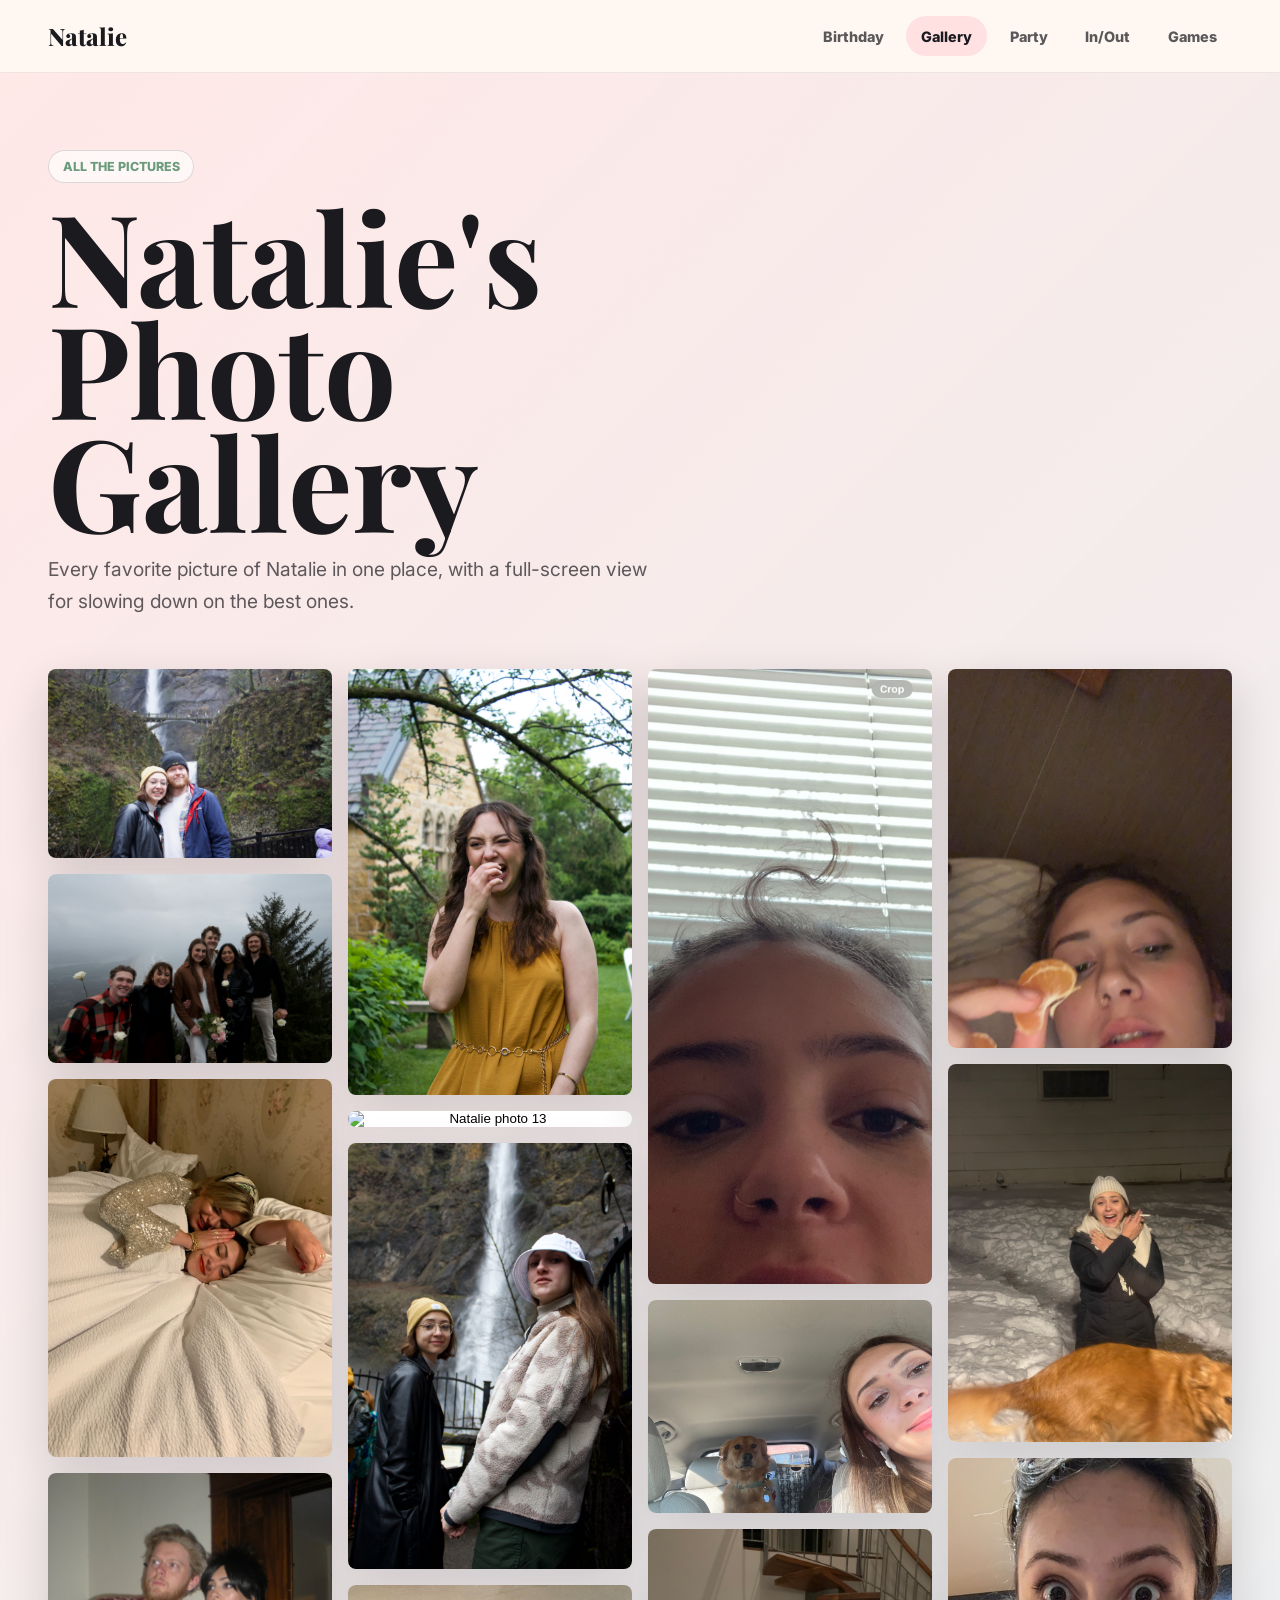
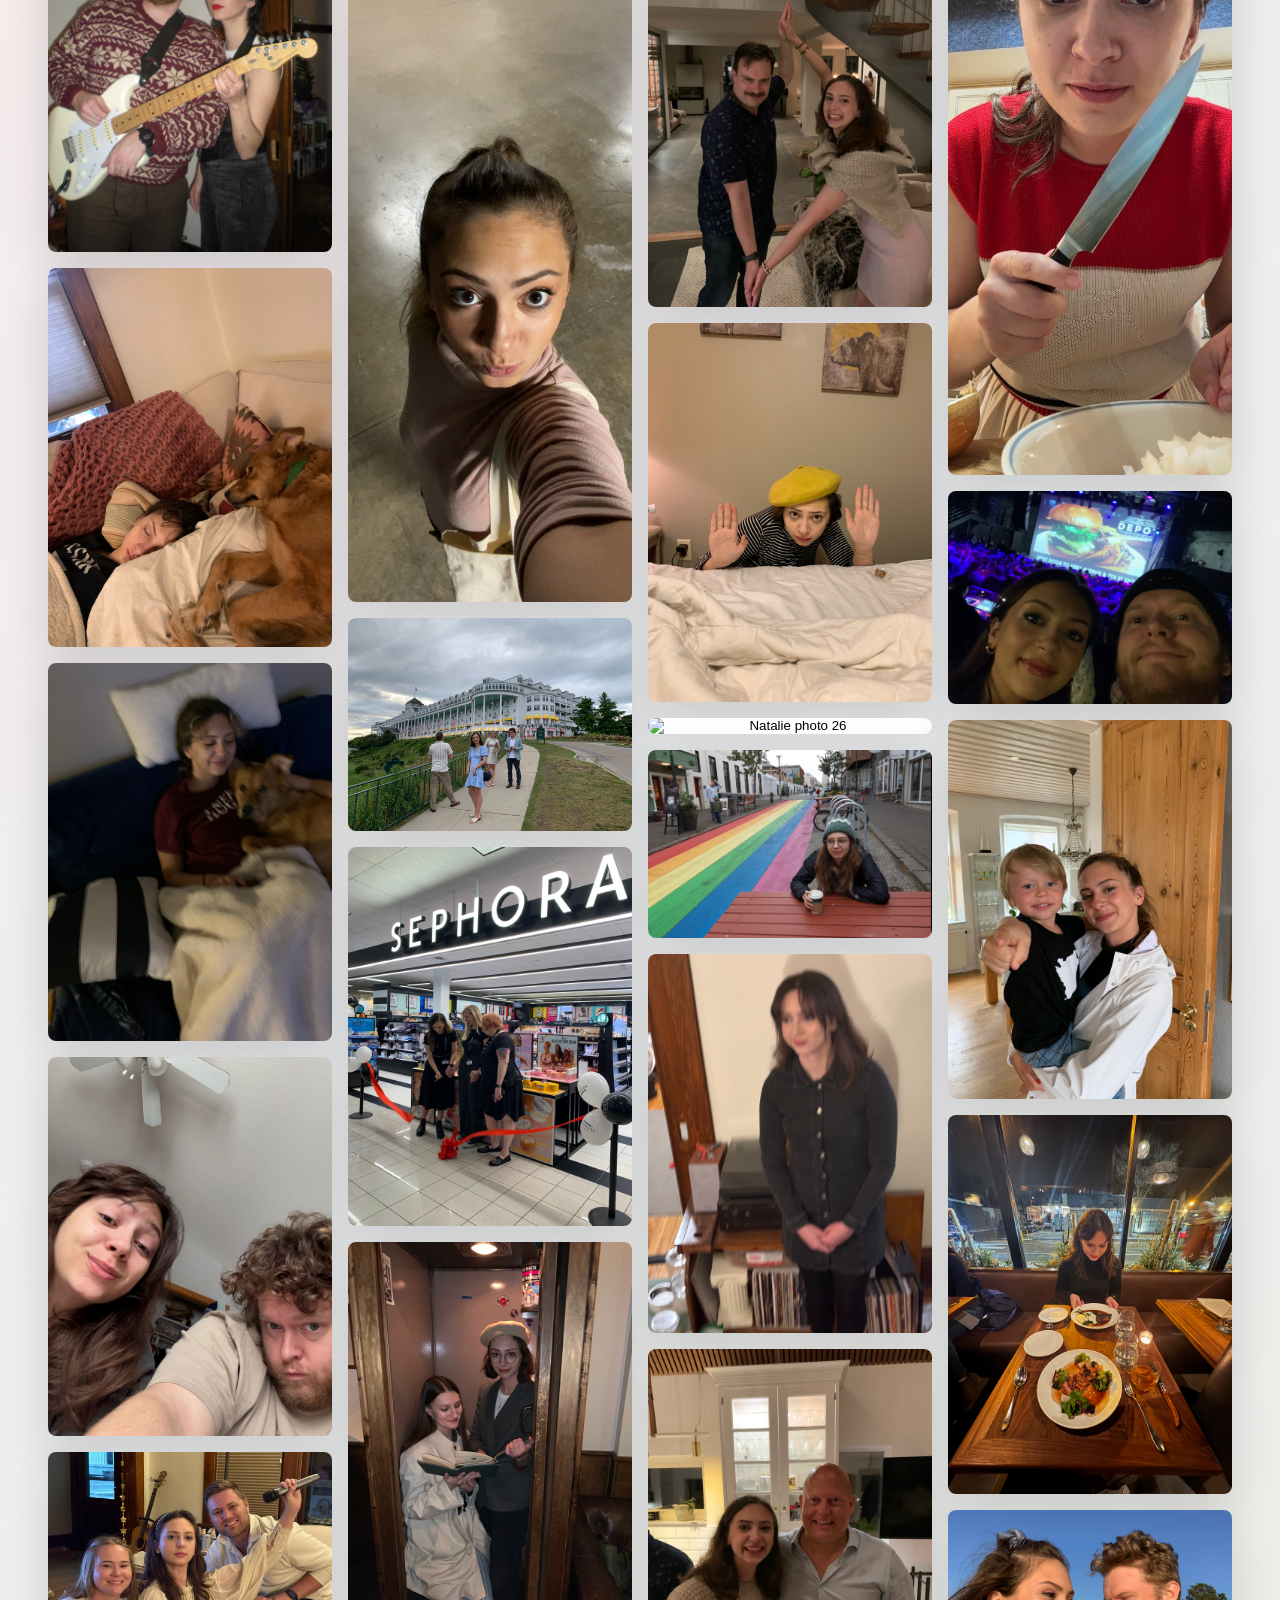
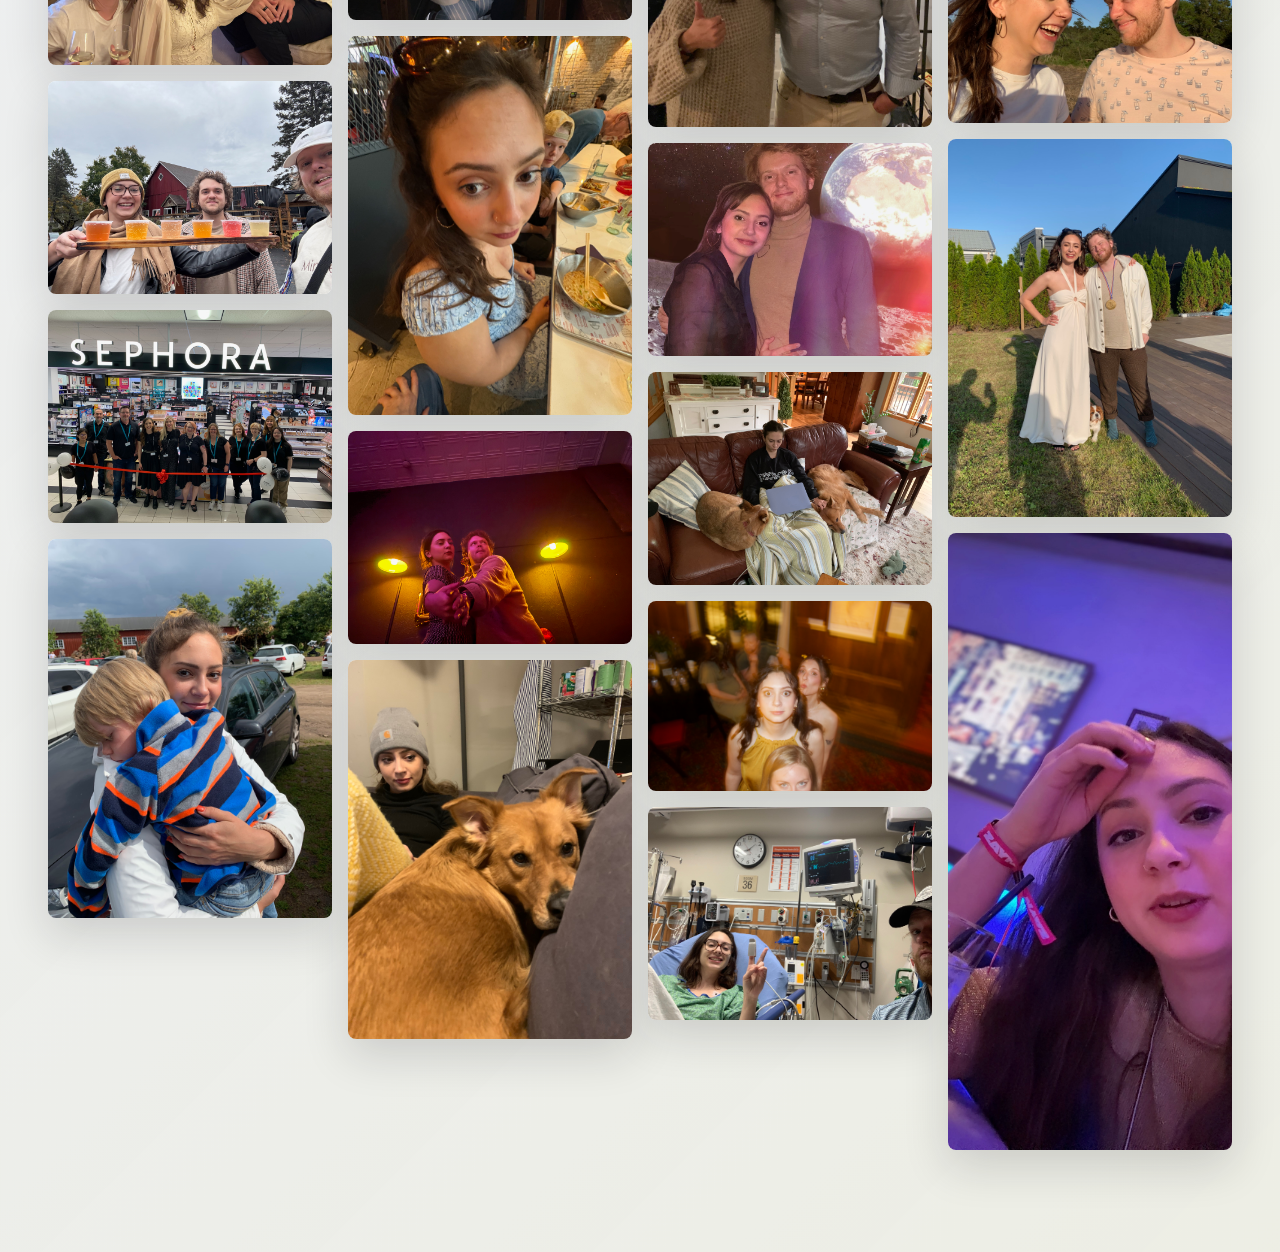
==== commit 139fff96: "Add shared birthday galleries" ====
--- a/gallery.html
+++ b/gallery.html
@@ -3,12 +3,12 @@
   <head>
     <meta charset="utf-8">
     <meta name="viewport" content="width=device-width, initial-scale=1">
-    <title>Natalie's Birthday Gallery</title>
-    <meta name="description" content="Natalie's birthday photo gallery.">
+    <title>Birthday Photo Gallery</title>
+    <meta name="description" content="Birthday photo gallery.">
     <meta property="og:type" content="website">
     <meta property="og:site_name" content="Happy Birthday Natalie">
-    <meta property="og:title" content="Natalie's Birthday Gallery">
-    <meta property="og:description" content="A birthday photo gallery for Natalie.">
+    <meta property="og:title" content="Birthday Photo Gallery">
+    <meta property="og:description" content="Birthday photo gallery.">
     <meta property="og:url" content="https://natalienatalie.com/gallery.html">
     <meta property="og:image" content="https://natalienatalie.com/images/IMG_3136.jpeg">
     <meta property="og:image:secure_url" content="https://natalienatalie.com/images/IMG_3136.jpeg">
@@ -17,8 +17,8 @@
     <meta property="og:image:height" content="5184">
     <meta property="og:image:alt" content="Natalie">
     <meta name="twitter:card" content="summary_large_image">
-    <meta name="twitter:title" content="Natalie's Birthday Gallery">
-    <meta name="twitter:description" content="A birthday photo gallery for Natalie.">
+    <meta name="twitter:title" content="Birthday Photo Gallery">
+    <meta name="twitter:description" content="Birthday photo gallery.">
     <meta name="twitter:image" content="https://natalienatalie.com/images/IMG_3136.jpeg">
     <link rel="preconnect" href="https://fonts.googleapis.com">
     <link rel="preconnect" href="https://fonts.gstatic.com" crossorigin>
@@ -40,14 +40,14 @@
     <main class="gallery-page">
       <section class="gallery-intro" aria-label="Photo gallery introduction">
         <p class="eyebrow dark-eyebrow">All the pictures</p>
-        <h1>Photo Gallery</h1>
-        <p>
+        <h1 id="gallery-title">Photo Gallery</h1>
+        <p id="gallery-copy">
           Every favorite picture in one place, with a full-screen view for
           slowing down on the best ones.
         </p>
       </section>
 
-      <section class="gallery-grid" id="gallery-grid" aria-label="Natalie photo gallery"></section>
+      <section class="gallery-grid" id="gallery-grid" aria-label="Birthday photo gallery"></section>
     </main>
 
     <div class="lightbox" id="lightbox" role="dialog" aria-modal="true" aria-label="Photo viewer" hidden>
--- a/styles.css
+++ b/styles.css
@@ -485,6 +485,60 @@
     var(--paper);
 }
 
+.birthday-people {
+  display: grid;
+  grid-template-columns: repeat(3, minmax(0, 1fr));
+  gap: 1rem;
+  margin-bottom: clamp(1.5rem, 4vw, 3rem);
+}
+
+.birthday-person-card {
+  position: relative;
+  min-height: clamp(360px, 38vw, 540px);
+  overflow: hidden;
+  border-radius: 8px;
+  background: #1d1c20;
+  box-shadow: var(--shadow);
+}
+
+.birthday-person-card a {
+  position: absolute;
+  inset: auto 0 0;
+  z-index: 2;
+  display: block;
+  padding: 5rem 1.25rem 1.25rem;
+  color: #fff9f3;
+  text-decoration: none;
+  background: linear-gradient(0deg, rgba(10, 10, 12, 0.78), rgba(10, 10, 12, 0));
+}
+
+.birthday-person-card span {
+  display: block;
+  font-family: "Playfair Display", Georgia, serif;
+  font-size: clamp(2.6rem, 5vw, 5.4rem);
+  font-weight: 800;
+  line-height: 0.9;
+  text-shadow: 0 8px 24px rgba(0, 0, 0, 0.34);
+}
+
+.person-carousel,
+.person-carousel img {
+  position: absolute;
+  inset: 0;
+}
+
+.person-carousel img {
+  width: 100%;
+  height: 100%;
+  object-fit: cover;
+  transition: opacity 180ms ease, transform 500ms ease;
+}
+
+.person-carousel img.is-swapping {
+  opacity: 0;
+  transform: scale(1.02);
+}
+
 .party-details {
   display: grid;
   grid-template-columns: repeat(3, minmax(0, 1fr));
@@ -660,6 +714,7 @@
 .player-form button,
 .next-question,
 .result-panel button,
+.result-panel a,
 .leaderboard-header button {
   min-height: 44px;
   border: 0;
@@ -669,6 +724,7 @@
   font: inherit;
   font-weight: 800;
   cursor: pointer;
+  text-decoration: none;
 }
 
 .player-form button {
@@ -686,6 +742,7 @@
 .quiz-option:focus-visible,
 .next-question:focus-visible,
 .result-panel button:focus-visible,
+.result-panel a:focus-visible,
 .leaderboard-header button:focus-visible {
   outline: 3px solid var(--gold);
   outline-offset: 3px;
@@ -768,9 +825,25 @@
   font-weight: 800;
 }
 
-.next-question,
+.next-question {
+  padding: 0 1.3rem;
+}
+
+.result-actions {
+  display: flex;
+  flex-wrap: wrap;
+  gap: 0.75rem;
+}
+
+.result-panel a,
 .result-panel button {
+  display: inline-grid;
+  place-items: center;
   padding: 0 1.3rem;
+}
+
+.result-panel a {
+  background: var(--sage);
 }
 
 .next-question:disabled {
@@ -1064,11 +1137,16 @@
     min-height: auto;
   }
 
+  .birthday-people,
   .party-details,
   .menu-panel ul,
   .game-layout,
   .player-form-row {
     grid-template-columns: 1fr;
+  }
+
+  .birthday-person-card {
+    min-height: 340px;
   }
 
   .party-detail {
